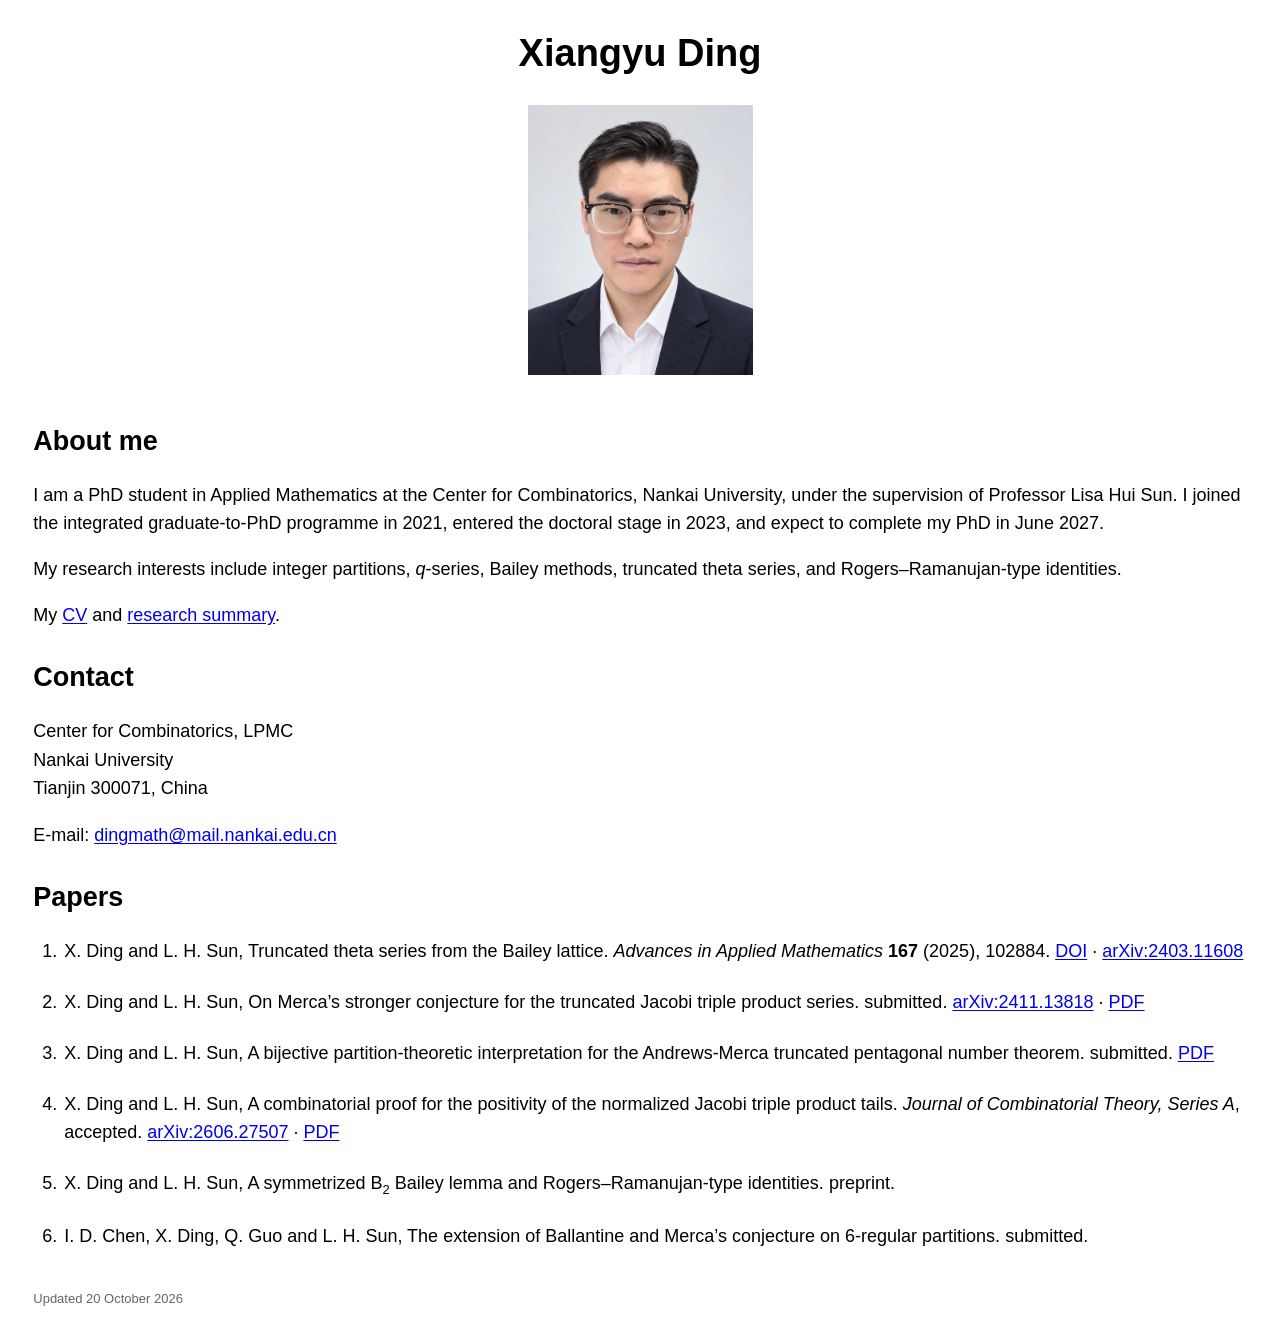
==== index.html @ 28b9a704 "Publish academic homepage with JCTA acceptance and revised paper list" ====
<!doctype html>
<html lang="en">
<head>
  <meta charset="utf-8">
  <meta name="viewport" content="width=device-width,initial-scale=1">
  <meta name="description" content="Xiangyu Ding (丁相钰), PhD student at Nankai University. Integer partitions, q-series, Bailey methods, truncated theta series and Rogers–Ramanujan-type identities.">
  <meta name="robots" content="index,follow,max-image-preview:large">
  <link rel="canonical" href="https://dxy-ukn.github.io/">
  <meta property="og:type" content="profile">
  <meta property="og:title" content="Xiangyu Ding 丁相钰 | Mathematics">
  <meta property="og:description" content="Nankai University · Integer partitions, q-series and Bailey methods">
  <meta property="og:url" content="https://dxy-ukn.github.io/">
  <script type="application/ld+json">{"@context": "https://schema.org", "@type": "ProfilePage", "url": "https://dxy-ukn.github.io/", "name": "Xiangyu Ding 丁相钰 | Mathematics", "dateModified": "2026-10-20", "mainEntity": {"@type": "Person", "name": "Xiangyu Ding", "alternateName": "丁相钰", "url": "https://dxy-ukn.github.io/", "jobTitle": "PhD student in Applied Mathematics", "affiliation": {"@type": "CollegeOrUniversity", "name": "Nankai University"}, "email": "dingmath@mail.nankai.edu.cn", "knowsAbout": ["Integer partitions", "q-series", "Bailey methods", "Truncated theta series", "Rogers–Ramanujan-type identities"]}}</script>
  <title>Xiangyu Ding | Mathematics</title>
  <link rel="icon" type="image/svg+xml" href="data:image/svg+xml,%3Csvg xmlns='http://www.w3.org/2000/svg' viewBox='0 0 64 64'%3E%3Crect width='64' height='64' rx='8' fill='%232d4f71'/%3E%3Ctext x='32' y='44' text-anchor='middle' fill='white' font-size='40' font-family='Georgia'%3Eq%3C/text%3E%3C/svg%3E">
  <link rel="stylesheet" href="style.css">
</head>
<body>
  <header class="profile">
      <h1>Xiangyu Ding</h1>
      <img class="portrait" src="assets/portrait-professional.png" width="1122" height="1402" alt="Xiangyu Ding">
  </header>
  <main>
    <section aria-labelledby="about">
      <h2 id="about">About me</h2>
      <p>I am a PhD student in Applied Mathematics at the Center for Combinatorics, Nankai University, under the supervision of Professor Lisa Hui Sun. I joined the integrated graduate-to-PhD programme in 2021, entered the doctoral stage in 2023, and expect to complete my PhD in June 2027.</p>
      <p>My research interests include integer partitions, <i>q</i>-series, Bailey methods, truncated theta series, and Rogers–Ramanujan-type identities.</p>
      <p>My <a href="documents/Xiangyu_Ding_CV.pdf">CV</a> and <a href="documents/Xiangyu_Ding_Research_Summary.pdf">research summary</a>.</p>
    </section>
    <section aria-labelledby="contact">
      <h2 id="contact">Contact</h2>
      <address>Center for Combinatorics, LPMC<br>Nankai University<br>Tianjin 300071, China</address>
      <p>E-mail: <a href="mailto:dingmath@mail.nankai.edu.cn">dingmath@mail.nankai.edu.cn</a></p>
    </section>
    <section aria-labelledby="papers">
      <h2 id="papers">Papers</h2>
      <ol class="papers">
        <li>X. Ding and L. H. Sun, Truncated theta series from the Bailey lattice. <i>Advances in Applied Mathematics</i> <b>167</b> (2025), 102884. <a href="https://doi.org/10.1016/j.aam.2025.102884">DOI</a> · <a href="https://arxiv.org/abs/2403.11608">arXiv:2403.11608</a></li>
        <li>X. Ding and L. H. Sun, On Merca’s stronger conjecture for the truncated Jacobi triple product series. <span class="status">submitted</span>. <a href="https://arxiv.org/abs/2411.13818" title="Earlier arXiv version, titled Proof of Merca&#x27;s stronger conjecture on truncated Jacobi triple product series">arXiv:2411.13818</a> · <a href="papers/merca-stronger-conjecture.pdf">PDF</a></li>
        <li>X. Ding and L. H. Sun, A bijective partition-theoretic interpretation for the Andrews-Merca truncated pentagonal number theorem. <span class="status">submitted</span>. <a href="papers/bijective-partition-interpretation.pdf">PDF</a></li>
        <li>X. Ding and L. H. Sun, A combinatorial proof for the positivity of the normalized Jacobi triple product tails. <i>Journal of Combinatorial Theory, Series A</i>, <span class="status">accepted</span>. <a href="https://arxiv.org/abs/2606.27507">arXiv:2606.27507</a> · <a href="papers/jacobi-triple-product-tails.pdf">PDF</a></li>
        <li>X. Ding and L. H. Sun, A symmetrized B<sub>2</sub> Bailey lemma and Rogers–Ramanujan-type identities. <span class="status">preprint</span>.</li>
        <li>I. D. Chen, X. Ding, Q. Guo and L. H. Sun, The extension of Ballantine and Merca’s conjecture on 6-regular partitions. <span class="status">submitted</span>.</li>
      </ol>
    </section>
  </main>
  <footer>Updated 20 October 2026</footer>
</body>
</html>
---- style.css ----
:root{color-scheme:light}
*{box-sizing:border-box}
body{margin:0;padding:30px 2.6% 28px;background:#fff;color:#000;font:18px/1.6 Arial,Helvetica,sans-serif}
a{color:#00e;text-decoration:underline;text-underline-offset:2px}
a:visited{color:#551a8b}
a:focus-visible{outline:2px solid #00e;outline-offset:3px}
.profile{text-align:center;margin-bottom:49px}
h1{font-size:38px;line-height:1.25;font-weight:700;margin:0 0 27px}
.portrait{display:block;width:225px;height:270px;object-fit:cover;object-position:center 61%;margin:0 auto}
main{width:100%}
section{margin:0 0 30px}
h2{font-size:27px;line-height:1.3;font-weight:700;margin:0 0 22px}
p{margin:0 0 17px}
address{font-style:normal;margin:0 0 18px}
.coauthors{margin-bottom:20px}
.papers{margin:0;padding-left:29px}
.papers li{padding-left:2px;margin-bottom:22px}
.paper-meta{margin-top:4px}
sub{font-size:.72em}
footer{margin-top:38px;font-size:13px;color:#666}
@media(max-width:600px){body{padding:24px 20px;font-size:16px}h1{font-size:32px;margin-bottom:22px}.portrait{width:190px;height:230px}.profile{margin-bottom:37px}h2{font-size:25px;margin-bottom:17px}section{margin-bottom:27px}a{overflow-wrap:anywhere}.papers{padding-left:23px}}
@media print{body{padding:0;font-size:11pt}.profile{margin-bottom:24px}h1{font-size:25pt}.portrait{width:115px;height:138px}h2{font-size:16pt}.papers li{break-inside:avoid}footer{margin-top:18px}}
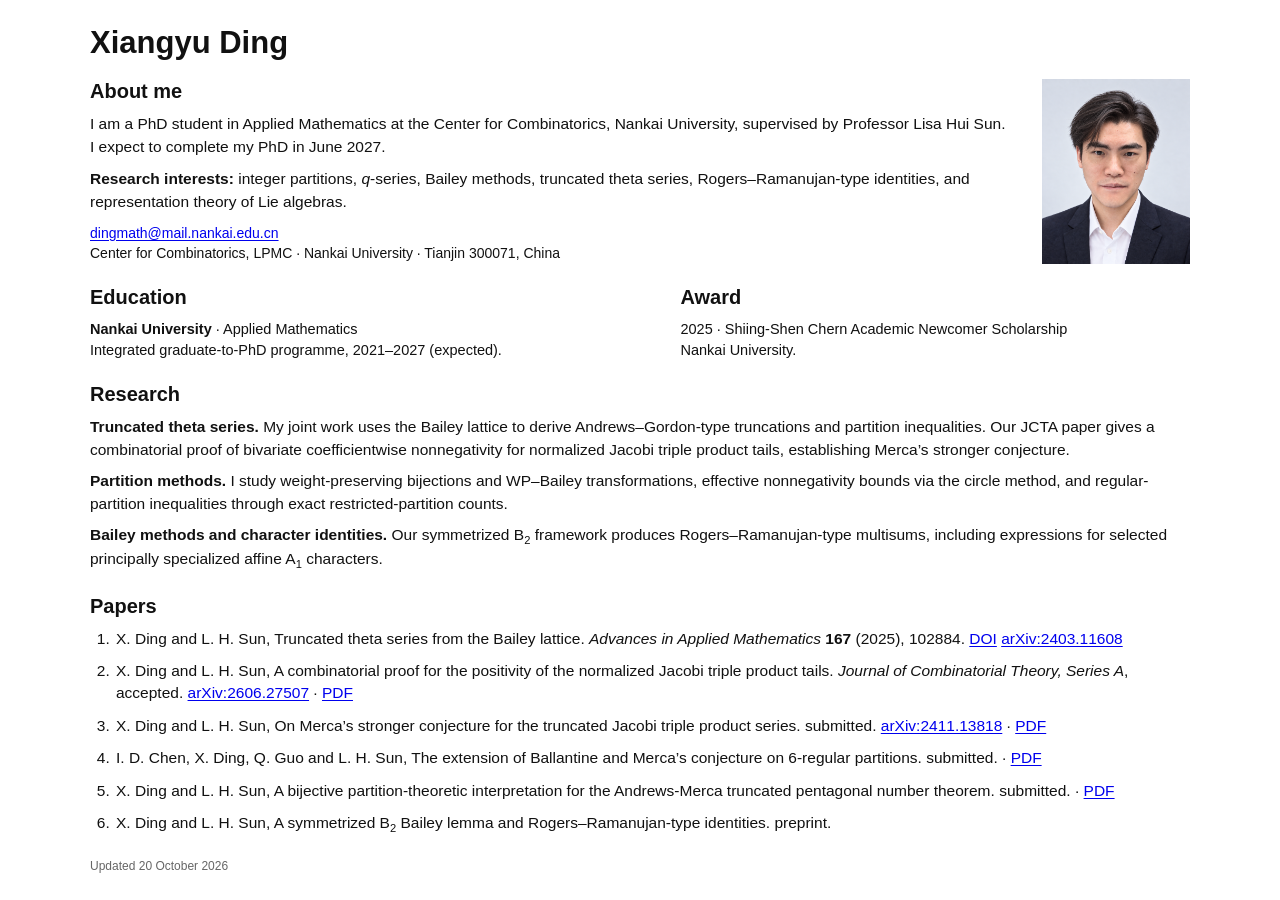
==== commit 128b76ba: "Integrate academic profile and research into compact homepage" ====
--- a/index.html
+++ b/index.html
@@ -3,44 +3,58 @@
 <head>
   <meta charset="utf-8">
   <meta name="viewport" content="width=device-width,initial-scale=1">
-  <meta name="description" content="Xiangyu Ding (丁相钰), PhD student at Nankai University. Integer partitions, q-series, Bailey methods, truncated theta series and Rogers–Ramanujan-type identities.">
+  <meta name="description" content="Xiangyu Ding (丁相钰), PhD student at Nankai University. Integer partitions, q-series, Bailey methods and representation theory of Lie algebras.">
   <meta name="robots" content="index,follow,max-image-preview:large">
   <link rel="canonical" href="https://dxy-ukn.github.io/">
   <meta property="og:type" content="profile">
-  <meta property="og:title" content="Xiangyu Ding 丁相钰 | Mathematics">
-  <meta property="og:description" content="Nankai University · Integer partitions, q-series and Bailey methods">
+  <meta property="og:title" content="Xiangyu Ding | Mathematics">
+  <meta property="og:description" content="Nankai University · Integer partitions, q-series and representation theory of Lie algebras">
   <meta property="og:url" content="https://dxy-ukn.github.io/">
-  <script type="application/ld+json">{"@context": "https://schema.org", "@type": "ProfilePage", "url": "https://dxy-ukn.github.io/", "name": "Xiangyu Ding 丁相钰 | Mathematics", "dateModified": "2026-10-20", "mainEntity": {"@type": "Person", "name": "Xiangyu Ding", "alternateName": "丁相钰", "url": "https://dxy-ukn.github.io/", "jobTitle": "PhD student in Applied Mathematics", "affiliation": {"@type": "CollegeOrUniversity", "name": "Nankai University"}, "email": "dingmath@mail.nankai.edu.cn", "knowsAbout": ["Integer partitions", "q-series", "Bailey methods", "Truncated theta series", "Rogers–Ramanujan-type identities"]}}</script>
+  <script type="application/ld+json">{"@context": "https://schema.org", "@type": "ProfilePage", "url": "https://dxy-ukn.github.io/", "name": "Xiangyu Ding 丁相钰 | Mathematics", "dateModified": "2026-10-20", "mainEntity": {"@type": "Person", "name": "Xiangyu Ding", "alternateName": "丁相钰", "url": "https://dxy-ukn.github.io/", "jobTitle": "PhD student in Applied Mathematics", "affiliation": {"@type": "CollegeOrUniversity", "name": "Nankai University"}, "email": "dingmath@mail.nankai.edu.cn", "knowsAbout": ["Integer partitions", "q-series", "Bailey methods", "Truncated theta series", "Rogers–Ramanujan-type identities", "Representation theory of Lie algebras"]}}</script>
   <title>Xiangyu Ding | Mathematics</title>
-  <link rel="icon" type="image/svg+xml" href="data:image/svg+xml,%3Csvg xmlns='http://www.w3.org/2000/svg' viewBox='0 0 64 64'%3E%3Crect width='64' height='64' rx='8' fill='%232d4f71'/%3E%3Ctext x='32' y='44' text-anchor='middle' fill='white' font-size='40' font-family='Georgia'%3Eq%3C/text%3E%3C/svg%3E">
-  <link rel="stylesheet" href="style.css">
+  <link rel="icon" type="image/svg+xml" href="data:image/svg+xml,%3Csvg xmlns='http://www.w3.org/2000/svg' viewBox='0 0 64 64'%3E%3Ctext x='32' y='46' text-anchor='middle' font-size='50' font-family='Georgia'%3Eq%3C/text%3E%3C/svg%3E">
+  <link rel="stylesheet" href="style.css?v=20261020-compact">
 </head>
 <body>
-  <header class="profile">
-      <h1>Xiangyu Ding</h1>
-      <img class="portrait" src="assets/portrait-professional.png" width="1122" height="1402" alt="Xiangyu Ding">
-  </header>
+  <header><h1>Xiangyu Ding</h1></header>
   <main>
-    <section aria-labelledby="about">
-      <h2 id="about">About me</h2>
-      <p>I am a PhD student in Applied Mathematics at the Center for Combinatorics, Nankai University, under the supervision of Professor Lisa Hui Sun. I joined the integrated graduate-to-PhD programme in 2021, entered the doctoral stage in 2023, and expect to complete my PhD in June 2027.</p>
-      <p>My research interests include integer partitions, <i>q</i>-series, Bailey methods, truncated theta series, and Rogers–Ramanujan-type identities.</p>
-      <p>My <a href="documents/Xiangyu_Ding_CV.pdf">CV</a> and <a href="documents/Xiangyu_Ding_Research_Summary.pdf">research summary</a>.</p>
+    <section class="intro" aria-labelledby="about">
+      <div class="intro-text">
+        <h2 id="about">About me</h2>
+        <p>I am a PhD student in Applied Mathematics at the Center for Combinatorics, Nankai University, supervised by Professor Lisa Hui Sun. I expect to complete my PhD in June 2027.</p>
+        <p><strong>Research interests:</strong> integer partitions, <i>q</i>-series, Bailey methods, truncated theta series, Rogers–Ramanujan-type identities, and representation theory of Lie algebras.</p>
+        <p class="contact"><a href="mailto:dingmath@mail.nankai.edu.cn">dingmath@mail.nankai.edu.cn</a><br>Center for Combinatorics, LPMC · Nankai University · Tianjin 300071, China</p>
+      </div>
+      <img class="portrait" src="assets/portrait-professional.png?v=20261020-longhair" width="1122" height="1402" alt="Xiangyu Ding">
     </section>
-    <section aria-labelledby="contact">
-      <h2 id="contact">Contact</h2>
-      <address>Center for Combinatorics, LPMC<br>Nankai University<br>Tianjin 300071, China</address>
-      <p>E-mail: <a href="mailto:dingmath@mail.nankai.edu.cn">dingmath@mail.nankai.edu.cn</a></p>
+
+    <div class="profile-details">
+      <section aria-labelledby="education">
+        <h2 id="education">Education</h2>
+        <p><strong>Nankai University</strong> · Applied Mathematics<br>Integrated graduate-to-PhD programme, 2021–2027 (expected).</p>
+      </section>
+      <section aria-labelledby="awards">
+        <h2 id="awards">Award</h2>
+        <p>2025 · Shiing-Shen Chern Academic Newcomer Scholarship<br>Nankai University.</p>
+      </section>
+    </div>
+
+    <section class="research" aria-labelledby="research">
+      <h2 id="research">Research</h2>
+      <p><strong>Truncated theta series.</strong> My joint work uses the Bailey lattice to derive Andrews–Gordon-type truncations and partition inequalities. Our JCTA paper gives a combinatorial proof of bivariate coefficientwise nonnegativity for normalized Jacobi triple product tails, establishing Merca’s stronger conjecture.</p>
+      <p><strong>Partition methods.</strong> I study weight-preserving bijections and WP–Bailey transformations, effective nonnegativity bounds via the circle method, and regular-partition inequalities through exact restricted-partition counts.</p>
+      <p><strong>Bailey methods and character identities.</strong> Our symmetrized B<sub>2</sub> framework produces Rogers–Ramanujan-type multisums, including expressions for selected principally specialized affine A<sub>1</sub> characters.</p>
     </section>
+
     <section aria-labelledby="papers">
       <h2 id="papers">Papers</h2>
       <ol class="papers">
-        <li>X. Ding and L. H. Sun, Truncated theta series from the Bailey lattice. <i>Advances in Applied Mathematics</i> <b>167</b> (2025), 102884. <a href="https://doi.org/10.1016/j.aam.2025.102884">DOI</a> · <a href="https://arxiv.org/abs/2403.11608">arXiv:2403.11608</a></li>
-        <li>X. Ding and L. H. Sun, On Merca’s stronger conjecture for the truncated Jacobi triple product series. <span class="status">submitted</span>. <a href="https://arxiv.org/abs/2411.13818" title="Earlier arXiv version, titled Proof of Merca&#x27;s stronger conjecture on truncated Jacobi triple product series">arXiv:2411.13818</a> · <a href="papers/merca-stronger-conjecture.pdf">PDF</a></li>
-        <li>X. Ding and L. H. Sun, A bijective partition-theoretic interpretation for the Andrews-Merca truncated pentagonal number theorem. <span class="status">submitted</span>. <a href="papers/bijective-partition-interpretation.pdf">PDF</a></li>
-        <li>X. Ding and L. H. Sun, A combinatorial proof for the positivity of the normalized Jacobi triple product tails. <i>Journal of Combinatorial Theory, Series A</i>, <span class="status">accepted</span>. <a href="https://arxiv.org/abs/2606.27507">arXiv:2606.27507</a> · <a href="papers/jacobi-triple-product-tails.pdf">PDF</a></li>
-        <li>X. Ding and L. H. Sun, A symmetrized B<sub>2</sub> Bailey lemma and Rogers–Ramanujan-type identities. <span class="status">preprint</span>.</li>
-        <li>I. D. Chen, X. Ding, Q. Guo and L. H. Sun, The extension of Ballantine and Merca’s conjecture on 6-regular partitions. <span class="status">submitted</span>.</li>
+        <li data-paper-id="P3">X. Ding and L. H. Sun, Truncated theta series from the Bailey lattice. <i>Advances in Applied Mathematics</i> <b>167</b> (2025), 102884. <a href="https://doi.org/10.1016/j.aam.2025.102884">DOI</a> <a href="https://arxiv.org/abs/2403.11608">arXiv:2403.11608</a></li>
+        <li data-paper-id="P4">X. Ding and L. H. Sun, A combinatorial proof for the positivity of the normalized Jacobi triple product tails. <i>Journal of Combinatorial Theory, Series A</i>, <span class="status">accepted</span>. <a href="https://arxiv.org/abs/2606.27507">arXiv:2606.27507</a> · <a href="papers/jacobi-triple-product-tails.pdf">PDF</a></li>
+        <li data-paper-id="P1">X. Ding and L. H. Sun, On Merca’s stronger conjecture for the truncated Jacobi triple product series. <span class="status">submitted</span>. <a href="https://arxiv.org/abs/2411.13818" title="Earlier arXiv version; title differs from the current manuscript">arXiv:2411.13818</a> · <a href="papers/merca-stronger-conjecture.pdf">PDF</a></li>
+        <li data-paper-id="P6">I. D. Chen, X. Ding, Q. Guo and L. H. Sun, The extension of Ballantine and Merca’s conjecture on 6-regular partitions. <span class="status">submitted</span>. · <a href="papers/regular-partitions-extension.pdf">PDF</a></li>
+        <li data-paper-id="P2">X. Ding and L. H. Sun, A bijective partition-theoretic interpretation for the Andrews-Merca truncated pentagonal number theorem. <span class="status">submitted</span>. · <a href="papers/bijective-partition-interpretation.pdf">PDF</a></li>
+        <li data-paper-id="P5">X. Ding and L. H. Sun, A symmetrized B<sub>2</sub> Bailey lemma and Rogers–Ramanujan-type identities. <span class="status">preprint</span>.</li>
       </ol>
     </section>
   </main>
--- a/style.css
+++ b/style.css
@@ -1,22 +1,24 @@
 :root{color-scheme:light}
 *{box-sizing:border-box}
-body{margin:0;padding:30px 2.6% 28px;background:#fff;color:#000;font:18px/1.6 Arial,Helvetica,sans-serif}
+body{max-width:1156px;margin:0 auto;padding:24px 28px 22px;background:#fff;color:#111;font:15.5px/1.45 Arial,Helvetica,sans-serif}
 a{color:#00e;text-decoration:underline;text-underline-offset:2px}
 a:visited{color:#551a8b}
 a:focus-visible{outline:2px solid #00e;outline-offset:3px}
-.profile{text-align:center;margin-bottom:49px}
-h1{font-size:38px;line-height:1.25;font-weight:700;margin:0 0 27px}
-.portrait{display:block;width:225px;height:270px;object-fit:cover;object-position:center 61%;margin:0 auto}
-main{width:100%}
-section{margin:0 0 30px}
-h2{font-size:27px;line-height:1.3;font-weight:700;margin:0 0 22px}
-p{margin:0 0 17px}
-address{font-style:normal;margin:0 0 18px}
-.coauthors{margin-bottom:20px}
-.papers{margin:0;padding-left:29px}
-.papers li{padding-left:2px;margin-bottom:22px}
-.paper-meta{margin-top:4px}
+h1{font-size:31px;line-height:1.2;margin:0 0 18px;font-weight:700}
+h2{font-size:20px;line-height:1.25;margin:0 0 9px;font-weight:700}
+p{margin:0 0 10px}
+section{margin:0 0 21px}
+section p:last-child{margin-bottom:0}
+.intro{display:grid;grid-template-columns:minmax(0,1fr) 148px;gap:30px;align-items:start}
+.portrait{display:block;width:148px;height:auto}
+.contact{font-size:14px;line-height:1.45}
+.profile-details{display:grid;grid-template-columns:1.1fr 1fr;gap:30px}
+.profile-details p{font-size:14.5px}
+.research p{margin-bottom:9px}
+.papers{margin:0;padding-left:24px}
+.papers li{padding-left:2px;margin-bottom:10px;break-inside:avoid}
+.papers li:last-child{margin-bottom:0}
 sub{font-size:.72em}
-footer{margin-top:38px;font-size:13px;color:#666}
-@media(max-width:600px){body{padding:24px 20px;font-size:16px}h1{font-size:32px;margin-bottom:22px}.portrait{width:190px;height:230px}.profile{margin-bottom:37px}h2{font-size:25px;margin-bottom:17px}section{margin-bottom:27px}a{overflow-wrap:anywhere}.papers{padding-left:23px}}
-@media print{body{padding:0;font-size:11pt}.profile{margin-bottom:24px}h1{font-size:25pt}.portrait{width:115px;height:138px}h2{font-size:16pt}.papers li{break-inside:avoid}footer{margin-top:18px}}
+footer{margin-top:20px;font-size:12px;color:#666}
+@media(max-width:620px){body{padding:20px 18px;font-size:15px;line-height:1.45}h1{font-size:28px;margin-bottom:16px}h2{font-size:19px}.intro{grid-template-columns:minmax(0,1fr) 102px;gap:16px}.portrait{width:102px}.profile-details{grid-template-columns:1fr;gap:0}.contact{font-size:13px;overflow-wrap:anywhere}.papers{padding-left:22px}a{overflow-wrap:anywhere}section{margin-bottom:19px}}
+@media print{body{max-width:none;margin:0;padding:0;font-size:10pt;line-height:1.35}h1{font-size:22pt;margin-bottom:12pt}h2{font-size:13pt}section{margin-bottom:12pt}.intro{grid-template-columns:minmax(0,1fr) 95px;gap:20px}.portrait{width:95px}.contact,.profile-details p{font-size:9pt}a{color:#000}.papers li{margin-bottom:6pt}h2{break-after:avoid}footer{font-size:8pt}}
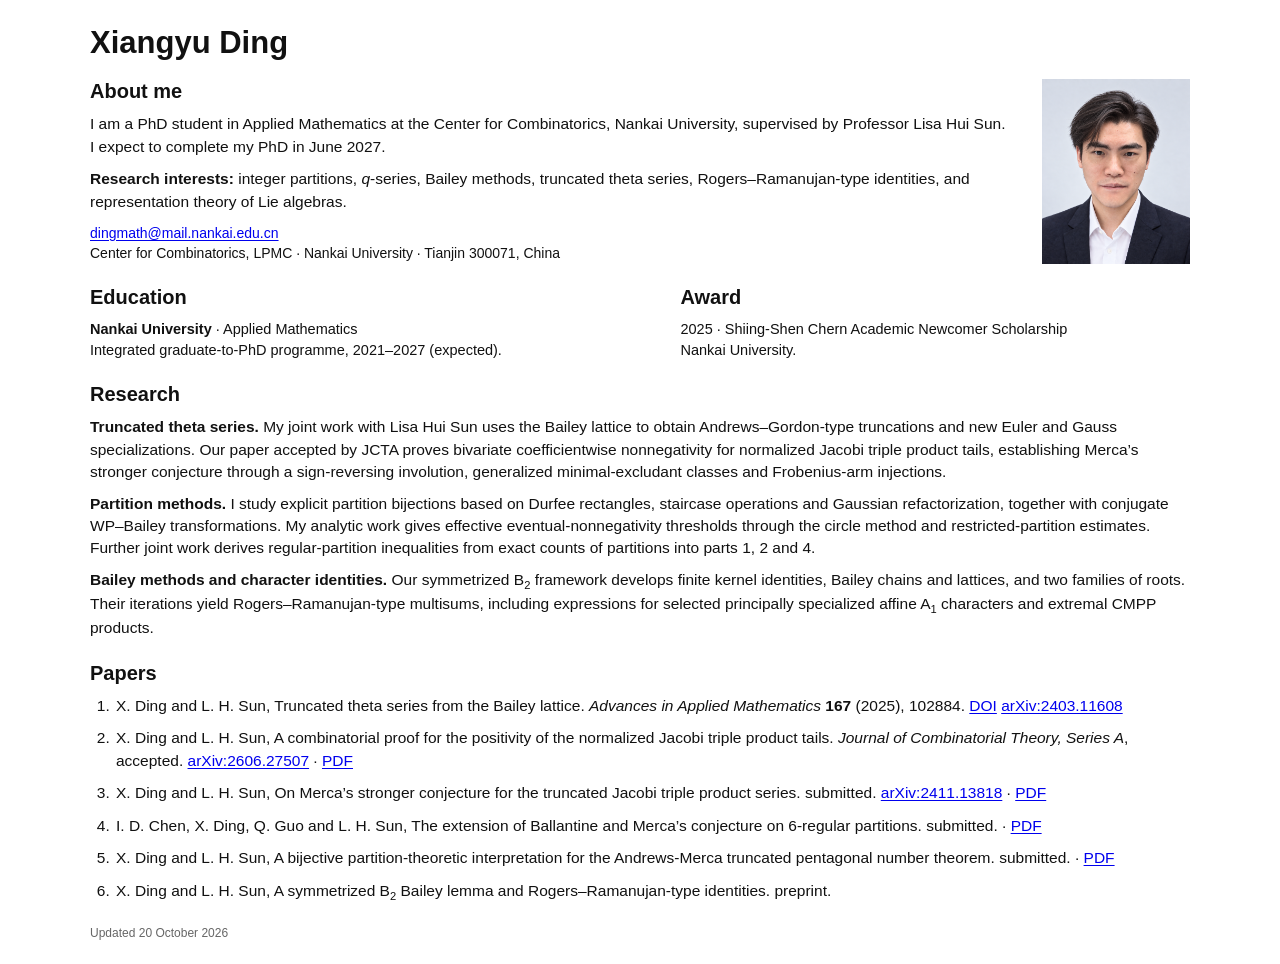
==== commit beb54d5c: "Expand research overview on academic homepage" ====
--- a/index.html
+++ b/index.html
@@ -41,9 +41,9 @@
 
     <section class="research" aria-labelledby="research">
       <h2 id="research">Research</h2>
-      <p><strong>Truncated theta series.</strong> My joint work uses the Bailey lattice to derive Andrews–Gordon-type truncations and partition inequalities. Our JCTA paper gives a combinatorial proof of bivariate coefficientwise nonnegativity for normalized Jacobi triple product tails, establishing Merca’s stronger conjecture.</p>
-      <p><strong>Partition methods.</strong> I study weight-preserving bijections and WP–Bailey transformations, effective nonnegativity bounds via the circle method, and regular-partition inequalities through exact restricted-partition counts.</p>
-      <p><strong>Bailey methods and character identities.</strong> Our symmetrized B<sub>2</sub> framework produces Rogers–Ramanujan-type multisums, including expressions for selected principally specialized affine A<sub>1</sub> characters.</p>
+      <p><strong>Truncated theta series.</strong> My joint work with Lisa Hui Sun uses the Bailey lattice to obtain Andrews–Gordon-type truncations and new Euler and Gauss specializations. Our paper accepted by JCTA proves bivariate coefficientwise nonnegativity for normalized Jacobi triple product tails, establishing Merca’s stronger conjecture through a sign-reversing involution, generalized minimal-excludant classes and Frobenius-arm injections.</p>
+      <p><strong>Partition methods.</strong> I study explicit partition bijections based on Durfee rectangles, staircase operations and Gaussian refactorization, together with conjugate WP–Bailey transformations. My analytic work gives effective eventual-nonnegativity thresholds through the circle method and restricted-partition estimates. Further joint work derives regular-partition inequalities from exact counts of partitions into parts 1, 2 and 4.</p>
+      <p><strong>Bailey methods and character identities.</strong> Our symmetrized B<sub>2</sub> framework develops finite kernel identities, Bailey chains and lattices, and two families of roots. Their iterations yield Rogers–Ramanujan-type multisums, including expressions for selected principally specialized affine A<sub>1</sub> characters and extremal CMPP products.</p>
     </section>
 
     <section aria-labelledby="papers">
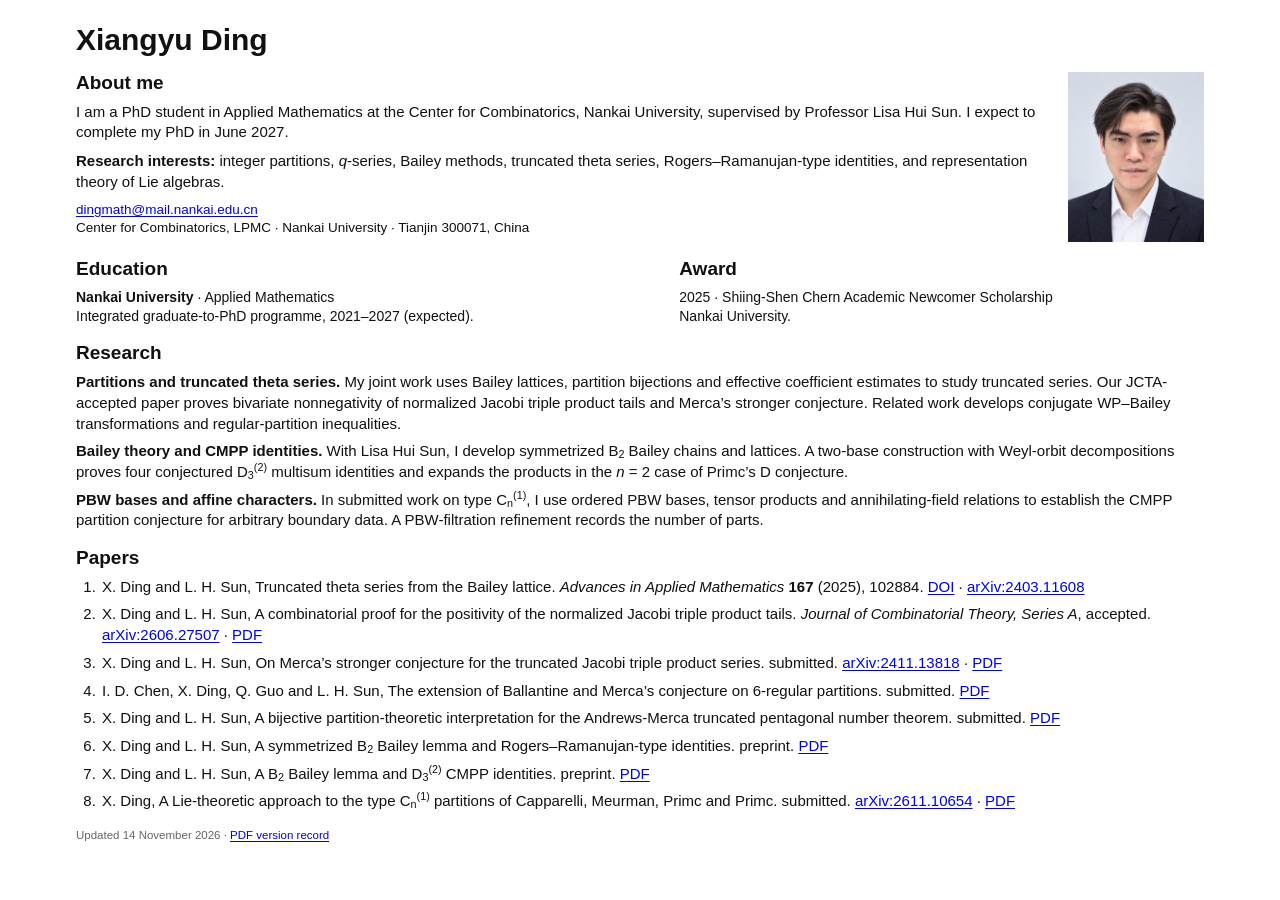
==== commit 4d8a5343: "Update one-page research profile with eight papers and PDF archive" ====
--- a/index.html
+++ b/index.html
@@ -10,10 +10,10 @@
   <meta property="og:title" content="Xiangyu Ding | Mathematics">
   <meta property="og:description" content="Nankai University · Integer partitions, q-series and representation theory of Lie algebras">
   <meta property="og:url" content="https://dxy-ukn.github.io/">
-  <script type="application/ld+json">{"@context": "https://schema.org", "@type": "ProfilePage", "url": "https://dxy-ukn.github.io/", "name": "Xiangyu Ding 丁相钰 | Mathematics", "dateModified": "2026-10-20", "mainEntity": {"@type": "Person", "name": "Xiangyu Ding", "alternateName": "丁相钰", "url": "https://dxy-ukn.github.io/", "jobTitle": "PhD student in Applied Mathematics", "affiliation": {"@type": "CollegeOrUniversity", "name": "Nankai University"}, "email": "dingmath@mail.nankai.edu.cn", "knowsAbout": ["Integer partitions", "q-series", "Bailey methods", "Truncated theta series", "Rogers–Ramanujan-type identities", "Representation theory of Lie algebras"]}}</script>
+  <script type="application/ld+json">{"@context": "https://schema.org", "@type": "ProfilePage", "url": "https://dxy-ukn.github.io/", "name": "Xiangyu Ding 丁相钰 | Mathematics", "dateModified": "2026-11-14", "mainEntity": {"@type": "Person", "name": "Xiangyu Ding", "alternateName": "丁相钰", "url": "https://dxy-ukn.github.io/", "jobTitle": "PhD student in Applied Mathematics", "affiliation": {"@type": "CollegeOrUniversity", "name": "Nankai University"}, "email": "dingmath@mail.nankai.edu.cn", "knowsAbout": ["Integer partitions", "q-series", "Bailey methods", "Truncated theta series", "Rogers–Ramanujan-type identities", "Representation theory of Lie algebras"]}}</script>
   <title>Xiangyu Ding | Mathematics</title>
   <link rel="icon" type="image/svg+xml" href="data:image/svg+xml,%3Csvg xmlns='http://www.w3.org/2000/svg' viewBox='0 0 64 64'%3E%3Ctext x='32' y='46' text-anchor='middle' font-size='50' font-family='Georgia'%3Eq%3C/text%3E%3C/svg%3E">
-  <link rel="stylesheet" href="style.css?v=20261020-compact">
+  <link rel="stylesheet" href="style.css?v=20261114">
 </head>
 <body>
   <header><h1>Xiangyu Ding</h1></header>
@@ -41,23 +41,25 @@
 
     <section class="research" aria-labelledby="research">
       <h2 id="research">Research</h2>
-      <p><strong>Truncated theta series.</strong> My joint work with Lisa Hui Sun uses the Bailey lattice to obtain Andrews–Gordon-type truncations and new Euler and Gauss specializations. Our paper accepted by JCTA proves bivariate coefficientwise nonnegativity for normalized Jacobi triple product tails, establishing Merca’s stronger conjecture through a sign-reversing involution, generalized minimal-excludant classes and Frobenius-arm injections.</p>
-      <p><strong>Partition methods.</strong> I study explicit partition bijections based on Durfee rectangles, staircase operations and Gaussian refactorization, together with conjugate WP–Bailey transformations. My analytic work gives effective eventual-nonnegativity thresholds through the circle method and restricted-partition estimates. Further joint work derives regular-partition inequalities from exact counts of partitions into parts 1, 2 and 4.</p>
-      <p><strong>Bailey methods and character identities.</strong> Our symmetrized B<sub>2</sub> framework develops finite kernel identities, Bailey chains and lattices, and two families of roots. Their iterations yield Rogers–Ramanujan-type multisums, including expressions for selected principally specialized affine A<sub>1</sub> characters and extremal CMPP products.</p>
+      <p><strong>Partitions and truncated theta series.</strong> My joint work uses Bailey lattices, partition bijections and effective coefficient estimates to study truncated series. Our JCTA-accepted paper proves bivariate nonnegativity of normalized Jacobi triple product tails and Merca’s stronger conjecture. Related work develops conjugate WP–Bailey transformations and regular-partition inequalities.</p>
+      <p><strong>Bailey theory and CMPP identities.</strong> With Lisa Hui Sun, I develop symmetrized B<sub>2</sub> Bailey chains and lattices. A two-base construction with Weyl-orbit decompositions proves four conjectured D<sub>3</sub><sup>(2)</sup> multisum identities and expands the products in the <i>n</i> = 2 case of Primc’s D conjecture.</p>
+      <p><strong>PBW bases and affine characters.</strong> In submitted work on type C<sub>n</sub><sup>(1)</sup>, I use ordered PBW bases, tensor products and annihilating-field relations to establish the CMPP partition conjecture for arbitrary boundary data. A PBW-filtration refinement records the number of parts.</p>
     </section>
 
     <section aria-labelledby="papers">
       <h2 id="papers">Papers</h2>
       <ol class="papers">
-        <li data-paper-id="P3">X. Ding and L. H. Sun, Truncated theta series from the Bailey lattice. <i>Advances in Applied Mathematics</i> <b>167</b> (2025), 102884. <a href="https://doi.org/10.1016/j.aam.2025.102884">DOI</a> <a href="https://arxiv.org/abs/2403.11608">arXiv:2403.11608</a></li>
-        <li data-paper-id="P4">X. Ding and L. H. Sun, A combinatorial proof for the positivity of the normalized Jacobi triple product tails. <i>Journal of Combinatorial Theory, Series A</i>, <span class="status">accepted</span>. <a href="https://arxiv.org/abs/2606.27507">arXiv:2606.27507</a> · <a href="papers/jacobi-triple-product-tails.pdf">PDF</a></li>
-        <li data-paper-id="P1">X. Ding and L. H. Sun, On Merca’s stronger conjecture for the truncated Jacobi triple product series. <span class="status">submitted</span>. <a href="https://arxiv.org/abs/2411.13818" title="Earlier arXiv version; title differs from the current manuscript">arXiv:2411.13818</a> · <a href="papers/merca-stronger-conjecture.pdf">PDF</a></li>
-        <li data-paper-id="P6">I. D. Chen, X. Ding, Q. Guo and L. H. Sun, The extension of Ballantine and Merca’s conjecture on 6-regular partitions. <span class="status">submitted</span>. · <a href="papers/regular-partitions-extension.pdf">PDF</a></li>
-        <li data-paper-id="P2">X. Ding and L. H. Sun, A bijective partition-theoretic interpretation for the Andrews-Merca truncated pentagonal number theorem. <span class="status">submitted</span>. · <a href="papers/bijective-partition-interpretation.pdf">PDF</a></li>
-        <li data-paper-id="P5">X. Ding and L. H. Sun, A symmetrized B<sub>2</sub> Bailey lemma and Rogers–Ramanujan-type identities. <span class="status">preprint</span>.</li>
+        <li id="paper-P3" data-paper-id="P3">X. Ding and L. H. Sun, Truncated theta series from the Bailey lattice. <i>Advances in Applied Mathematics</i> <b>167</b> (2025), 102884. <a href="https://doi.org/10.1016/j.aam.2025.102884">DOI</a> · <a href="https://arxiv.org/abs/2403.11608">arXiv:2403.11608</a></li>
+        <li id="paper-P4" data-paper-id="P4">X. Ding and L. H. Sun, A combinatorial proof for the positivity of the normalized Jacobi triple product tails. <i>Journal of Combinatorial Theory, Series A</i>, <span class="status">accepted</span>. <a href="https://arxiv.org/abs/2606.27507">arXiv:2606.27507</a> · <a href="papers/jacobi-triple-product-tails.pdf">PDF</a></li>
+        <li id="paper-P1" data-paper-id="P1">X. Ding and L. H. Sun, On Merca’s stronger conjecture for the truncated Jacobi triple product series. <span class="status">submitted</span>. <a href="https://arxiv.org/abs/2411.13818" title="Earlier arXiv version; title differs from the current manuscript">arXiv:2411.13818</a> · <a href="papers/merca-stronger-conjecture.pdf">PDF</a></li>
+        <li id="paper-P6" data-paper-id="P6">I. D. Chen, X. Ding, Q. Guo and L. H. Sun, The extension of Ballantine and Merca’s conjecture on 6-regular partitions. <span class="status">submitted</span>. <a href="papers/regular-partitions-extension.pdf">PDF</a></li>
+        <li id="paper-P2" data-paper-id="P2">X. Ding and L. H. Sun, A bijective partition-theoretic interpretation for the Andrews-Merca truncated pentagonal number theorem. <span class="status">submitted</span>. <a href="papers/bijective-partition-interpretation.pdf">PDF</a></li>
+        <li id="paper-P5" data-paper-id="P5">X. Ding and L. H. Sun, A symmetrized B<sub>2</sub> Bailey lemma and Rogers–Ramanujan-type identities. <span class="status">preprint</span>. <a href="papers/symmetrized-b2-bailey-2026-11-14.pdf">PDF</a></li>
+        <li id="paper-P7" data-paper-id="P7">X. Ding and L. H. Sun, A B<sub>2</sub> Bailey lemma and D<sub>3</sub><sup>(2)</sup> CMPP identities. <span class="status">preprint</span>. <a href="papers/b2-d3-cmpp-2026-11-14.pdf">PDF</a></li>
+        <li id="paper-P8" data-paper-id="P8">X. Ding, A Lie-theoretic approach to the type C<sub>n</sub><sup>(1)</sup> partitions of Capparelli, Meurman, Primc and Primc. <span class="status">submitted</span>. <a href="https://arxiv.org/abs/2611.10654">arXiv:2611.10654</a> · <a href="papers/cmpp-pbw-type-c-2026-11-14.pdf">PDF</a></li>
       </ol>
     </section>
   </main>
-  <footer>Updated 20 October 2026</footer>
+  <footer>Updated <time datetime="2026-11-14">14 November 2026</time> · <a href="records/2026-11-14/">PDF version record</a></footer>
 </body>
 </html>
--- a/style.css
+++ b/style.css
@@ -1,24 +1,15 @@
 :root{color-scheme:light}
 *{box-sizing:border-box}
-body{max-width:1156px;margin:0 auto;padding:24px 28px 22px;background:#fff;color:#111;font:15.5px/1.45 Arial,Helvetica,sans-serif}
-a{color:#00e;text-decoration:underline;text-underline-offset:2px}
-a:visited{color:#551a8b}
-a:focus-visible{outline:2px solid #00e;outline-offset:3px}
-h1{font-size:31px;line-height:1.2;margin:0 0 18px;font-weight:700}
-h2{font-size:20px;line-height:1.25;margin:0 0 9px;font-weight:700}
-p{margin:0 0 10px}
-section{margin:0 0 21px}
-section p:last-child{margin-bottom:0}
-.intro{display:grid;grid-template-columns:minmax(0,1fr) 148px;gap:30px;align-items:start}
-.portrait{display:block;width:148px;height:auto}
-.contact{font-size:14px;line-height:1.45}
-.profile-details{display:grid;grid-template-columns:1.1fr 1fr;gap:30px}
-.profile-details p{font-size:14.5px}
-.research p{margin-bottom:9px}
-.papers{margin:0;padding-left:24px}
-.papers li{padding-left:2px;margin-bottom:10px;break-inside:avoid}
-.papers li:last-child{margin-bottom:0}
-sub{font-size:.72em}
-footer{margin-top:20px;font-size:12px;color:#666}
-@media(max-width:620px){body{padding:20px 18px;font-size:15px;line-height:1.45}h1{font-size:28px;margin-bottom:16px}h2{font-size:19px}.intro{grid-template-columns:minmax(0,1fr) 102px;gap:16px}.portrait{width:102px}.profile-details{grid-template-columns:1fr;gap:0}.contact{font-size:13px;overflow-wrap:anywhere}.papers{padding-left:22px}a{overflow-wrap:anywhere}section{margin-bottom:19px}}
-@media print{body{max-width:none;margin:0;padding:0;font-size:10pt;line-height:1.35}h1{font-size:22pt;margin-bottom:12pt}h2{font-size:13pt}section{margin-bottom:12pt}.intro{grid-template-columns:minmax(0,1fr) 95px;gap:20px}.portrait{width:95px}.contact,.profile-details p{font-size:9pt}a{color:#000}.papers li{margin-bottom:6pt}h2{break-after:avoid}footer{font-size:8pt}}
+body{max-width:1184px;margin:0 auto;padding:22px 28px 18px;background:#fff;color:#111;font:15px/1.38 Arial,Helvetica,sans-serif}
+a{color:#00e;text-decoration:underline;text-underline-offset:2px}a:visited{color:#551a8b}a:focus-visible{outline:2px solid #00e;outline-offset:3px}
+h1{font-size:30px;line-height:1.2;margin:0 0 14px;font-weight:700}h2{font-size:19px;line-height:1.2;margin:0 0 7px;font-weight:700}
+p{margin:0 0 8px}section{margin:0 0 16px}section p:last-child{margin-bottom:0}
+.intro{display:grid;grid-template-columns:minmax(0,1fr) 136px;gap:26px;align-items:start}.portrait{display:block;width:136px;height:auto}.contact{font-size:13.5px;line-height:1.4}
+.profile-details{display:grid;grid-template-columns:1.1fr 1fr;gap:26px}.profile-details p{font-size:14px}.research p{margin-bottom:7px}
+.papers{margin:0;padding-left:24px}.papers li{padding-left:2px;margin-bottom:7px;break-inside:avoid}.papers li:last-child{margin-bottom:0}
+sub,sup{font-size:.72em;line-height:0;position:relative;vertical-align:baseline}sub{bottom:-.2em}sup{top:-.55em}
+footer{margin-top:16px;font-size:11.5px;color:#666}
+.archive-page{max-width:950px}.archive-page h1{font-size:26px}.archive-page h2{font-size:18px;margin-top:20px}.archive-page code{font-size:.88em;overflow-wrap:anywhere}.archive-page pre{white-space:pre-wrap;overflow-wrap:anywhere;font-size:12px;line-height:1.5}.archive-page .record-fields{display:grid;grid-template-columns:180px minmax(0,1fr);gap:7px 15px;margin:15px 0 18px}.record-fields dt{font-weight:700}.record-fields dd{margin:0;overflow-wrap:anywhere}
+@media(max-width:620px){body{padding:18px;font-size:14.5px;line-height:1.42}h1{font-size:27px;margin-bottom:14px}h2{font-size:18px}.intro{grid-template-columns:minmax(0,1fr) 96px;gap:14px}.portrait{width:96px}.profile-details{grid-template-columns:1fr;gap:0}.contact{font-size:13px;overflow-wrap:anywhere}.papers{padding-left:22px}a{overflow-wrap:anywhere}section{margin-bottom:16px}.archive-page .record-fields{grid-template-columns:1fr}.record-fields dd{margin-bottom:7px}}
+@page{size:A4;margin:10mm 12mm}
+@media print{body{max-width:none;margin:0;padding:0;font-size:9.7pt;line-height:1.27}h1{font-size:20pt;margin-bottom:9pt}h2{font-size:12pt;margin-bottom:5pt;break-after:avoid}p{margin-bottom:5pt}section{margin-bottom:10pt}.intro{grid-template-columns:minmax(0,1fr) 90px;gap:16px}.portrait{width:90px}.contact,.profile-details p{font-size:9pt}.profile-details{gap:20px}.research p{margin-bottom:5pt}a{color:#000}.papers li{margin-bottom:4pt}footer{font-size:8pt;margin-top:9pt}.archive-page h2{margin-top:12pt}}
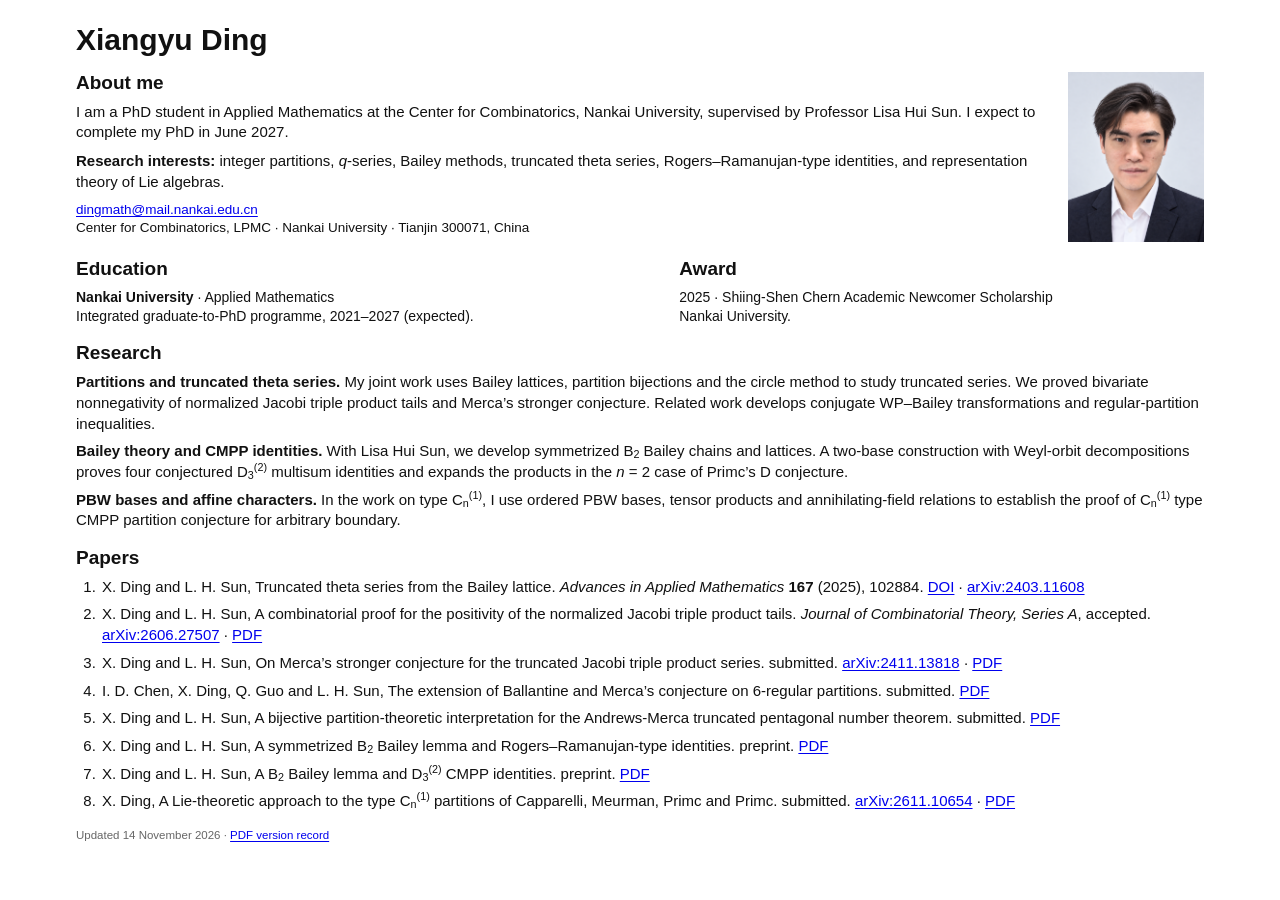
==== commit 0c383a60: "Update index.html" ====
--- a/index.html
+++ b/index.html
@@ -3,7 +3,7 @@
 <head>
   <meta charset="utf-8">
   <meta name="viewport" content="width=device-width,initial-scale=1">
-  <meta name="description" content="Xiangyu Ding (丁相钰), PhD student at Nankai University. Integer partitions, q-series, Bailey methods and representation theory of Lie algebras.">
+  <meta name="description" content="Xiangyu Ding (丁相钰), PhD student at Nankai University.  q-series, integer partitions, representation theory of Lie algebras and Bailey methods.">
   <meta name="robots" content="index,follow,max-image-preview:large">
   <link rel="canonical" href="https://dxy-ukn.github.io/">
   <meta property="og:type" content="profile">
@@ -41,9 +41,9 @@
 
     <section class="research" aria-labelledby="research">
       <h2 id="research">Research</h2>
-      <p><strong>Partitions and truncated theta series.</strong> My joint work uses Bailey lattices, partition bijections and effective coefficient estimates to study truncated series. Our JCTA-accepted paper proves bivariate nonnegativity of normalized Jacobi triple product tails and Merca’s stronger conjecture. Related work develops conjugate WP–Bailey transformations and regular-partition inequalities.</p>
-      <p><strong>Bailey theory and CMPP identities.</strong> With Lisa Hui Sun, I develop symmetrized B<sub>2</sub> Bailey chains and lattices. A two-base construction with Weyl-orbit decompositions proves four conjectured D<sub>3</sub><sup>(2)</sup> multisum identities and expands the products in the <i>n</i> = 2 case of Primc’s D conjecture.</p>
-      <p><strong>PBW bases and affine characters.</strong> In submitted work on type C<sub>n</sub><sup>(1)</sup>, I use ordered PBW bases, tensor products and annihilating-field relations to establish the CMPP partition conjecture for arbitrary boundary data. A PBW-filtration refinement records the number of parts.</p>
+      <p><strong>Partitions and truncated theta series.</strong> My joint work uses Bailey lattices, partition bijections and the circle method to study truncated series. We proved bivariate nonnegativity of normalized Jacobi triple product tails and Merca’s stronger conjecture. Related work develops conjugate WP–Bailey transformations and regular-partition inequalities.</p>
+      <p><strong>Bailey theory and CMPP identities.</strong> With Lisa Hui Sun, we develop symmetrized B<sub>2</sub> Bailey chains and lattices. A two-base construction with Weyl-orbit decompositions proves four conjectured D<sub>3</sub><sup>(2)</sup> multisum identities and expands the products in the <i>n</i> = 2 case of Primc’s D conjecture.</p>
+      <p><strong>PBW bases and affine characters.</strong> In the work on type C<sub>n</sub><sup>(1)</sup>, I use ordered PBW bases, tensor products and annihilating-field relations to establish the proof of C<sub>n</sub><sup>(1)</sup> type CMPP partition conjecture for arbitrary boundary. </p>
     </section>
 
     <section aria-labelledby="papers">
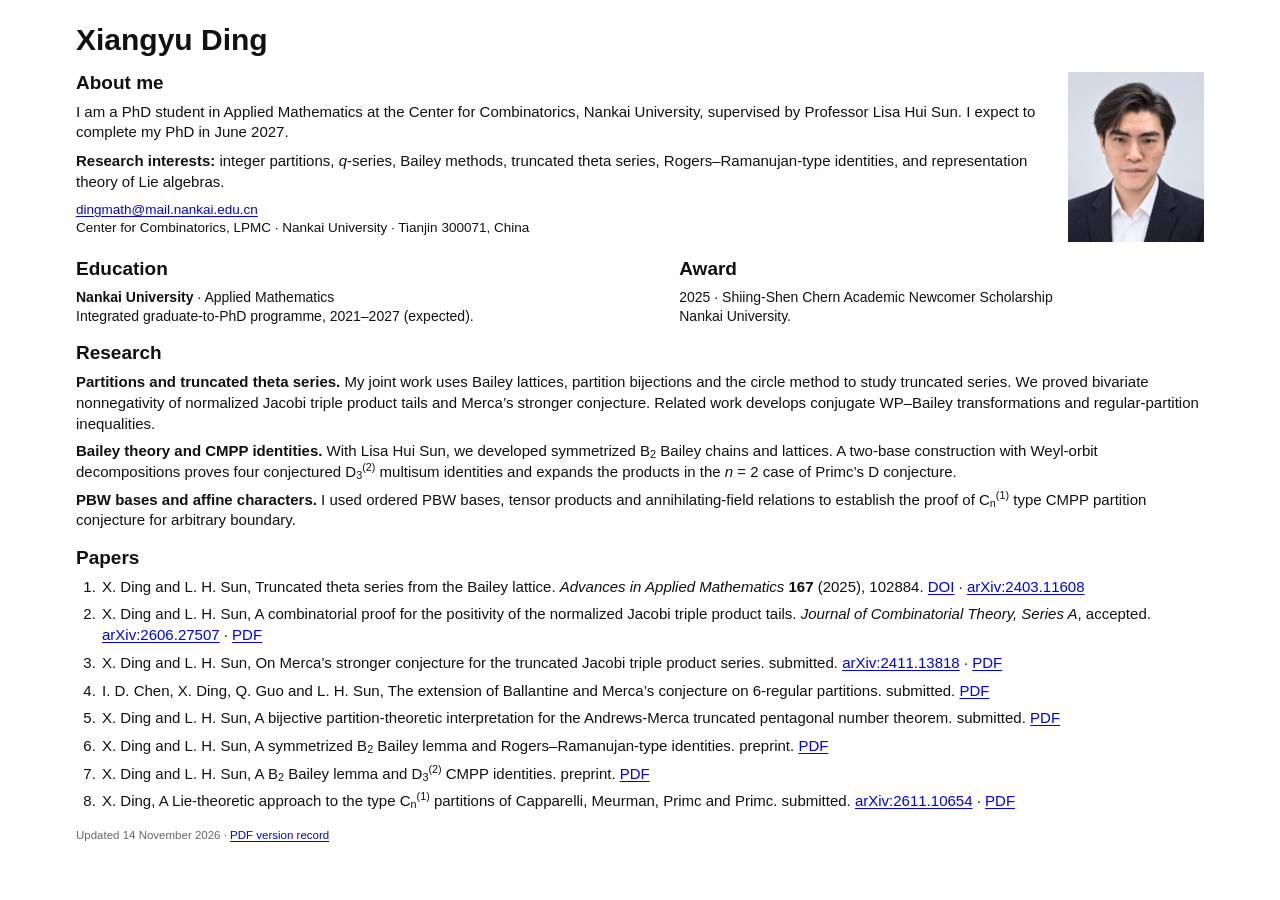
==== commit 7fed2511: "Update index.html" ====
--- a/index.html
+++ b/index.html
@@ -42,8 +42,8 @@
     <section class="research" aria-labelledby="research">
       <h2 id="research">Research</h2>
       <p><strong>Partitions and truncated theta series.</strong> My joint work uses Bailey lattices, partition bijections and the circle method to study truncated series. We proved bivariate nonnegativity of normalized Jacobi triple product tails and Merca’s stronger conjecture. Related work develops conjugate WP–Bailey transformations and regular-partition inequalities.</p>
-      <p><strong>Bailey theory and CMPP identities.</strong> With Lisa Hui Sun, we develop symmetrized B<sub>2</sub> Bailey chains and lattices. A two-base construction with Weyl-orbit decompositions proves four conjectured D<sub>3</sub><sup>(2)</sup> multisum identities and expands the products in the <i>n</i> = 2 case of Primc’s D conjecture.</p>
-      <p><strong>PBW bases and affine characters.</strong> In the work on type C<sub>n</sub><sup>(1)</sup>, I use ordered PBW bases, tensor products and annihilating-field relations to establish the proof of C<sub>n</sub><sup>(1)</sup> type CMPP partition conjecture for arbitrary boundary. </p>
+      <p><strong>Bailey theory and CMPP identities.</strong> With Lisa Hui Sun, we developed symmetrized B<sub>2</sub> Bailey chains and lattices. A two-base construction with Weyl-orbit decompositions proves four conjectured D<sub>3</sub><sup>(2)</sup> multisum identities and expands the products in the <i>n</i> = 2 case of Primc’s D conjecture.</p>
+      <p><strong>PBW bases and affine characters.</strong> I used ordered PBW bases, tensor products and annihilating-field relations to establish the proof of C<sub>n</sub><sup>(1)</sup> type CMPP partition conjecture for arbitrary boundary. </p>
     </section>
 
     <section aria-labelledby="papers">
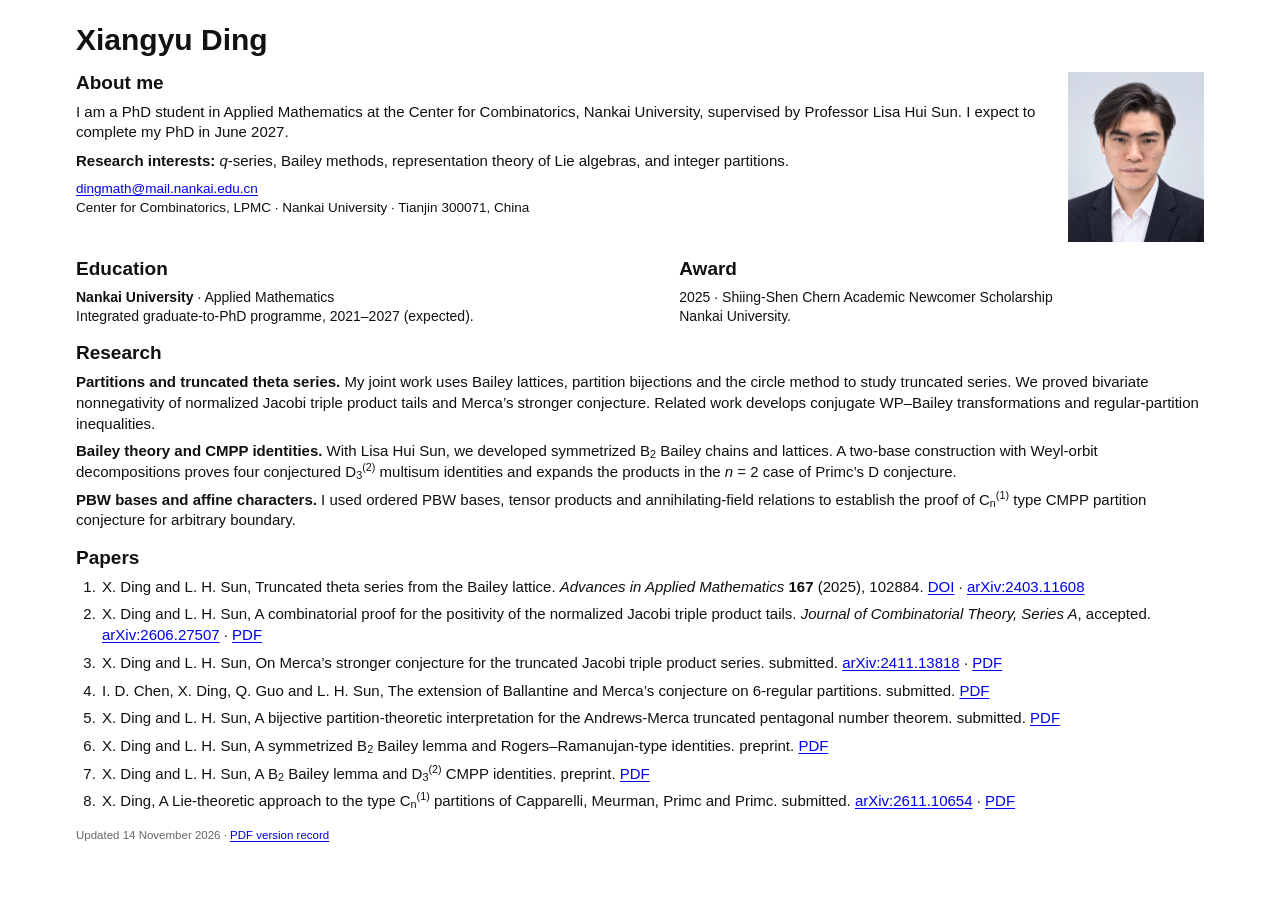
==== commit 5c84c315: "Sync visible research interests with user metadata changes" ====
--- a/index.html
+++ b/index.html
@@ -3,14 +3,14 @@
 <head>
   <meta charset="utf-8">
   <meta name="viewport" content="width=device-width,initial-scale=1">
-  <meta name="description" content="Xiangyu Ding (丁相钰), PhD student at Nankai University.  q-series, integer partitions, representation theory of Lie algebras and Bailey methods.">
+  <meta name="description" content="Xiangyu Ding (丁相钰), PhD student at Nankai University. q-series, Bailey methods, representation theory of Lie algebras and integer partitions.">
   <meta name="robots" content="index,follow,max-image-preview:large">
   <link rel="canonical" href="https://dxy-ukn.github.io/">
   <meta property="og:type" content="profile">
   <meta property="og:title" content="Xiangyu Ding | Mathematics">
-  <meta property="og:description" content="Nankai University · Integer partitions, q-series and representation theory of Lie algebras">
+  <meta property="og:description" content="Nankai University · q-series, Bailey methods, representation theory of Lie algebras and integer partitions">
   <meta property="og:url" content="https://dxy-ukn.github.io/">
-  <script type="application/ld+json">{"@context": "https://schema.org", "@type": "ProfilePage", "url": "https://dxy-ukn.github.io/", "name": "Xiangyu Ding 丁相钰 | Mathematics", "dateModified": "2026-11-14", "mainEntity": {"@type": "Person", "name": "Xiangyu Ding", "alternateName": "丁相钰", "url": "https://dxy-ukn.github.io/", "jobTitle": "PhD student in Applied Mathematics", "affiliation": {"@type": "CollegeOrUniversity", "name": "Nankai University"}, "email": "dingmath@mail.nankai.edu.cn", "knowsAbout": ["Integer partitions", "q-series", "Bailey methods", "Truncated theta series", "Rogers–Ramanujan-type identities", "Representation theory of Lie algebras"]}}</script>
+  <script type="application/ld+json">{"@context": "https://schema.org", "@type": "ProfilePage", "url": "https://dxy-ukn.github.io/", "name": "Xiangyu Ding 丁相钰 | Mathematics", "dateModified": "2026-11-14", "mainEntity": {"@type": "Person", "name": "Xiangyu Ding", "alternateName": "丁相钰", "url": "https://dxy-ukn.github.io/", "jobTitle": "PhD student in Applied Mathematics", "affiliation": {"@type": "CollegeOrUniversity", "name": "Nankai University"}, "email": "dingmath@mail.nankai.edu.cn", "knowsAbout": ["q-series", "Bailey methods", "Representation theory of Lie algebras", "Integer partitions"]}}</script>
   <title>Xiangyu Ding | Mathematics</title>
   <link rel="icon" type="image/svg+xml" href="data:image/svg+xml,%3Csvg xmlns='http://www.w3.org/2000/svg' viewBox='0 0 64 64'%3E%3Ctext x='32' y='46' text-anchor='middle' font-size='50' font-family='Georgia'%3Eq%3C/text%3E%3C/svg%3E">
   <link rel="stylesheet" href="style.css?v=20261114">
@@ -22,7 +22,8 @@
       <div class="intro-text">
         <h2 id="about">About me</h2>
         <p>I am a PhD student in Applied Mathematics at the Center for Combinatorics, Nankai University, supervised by Professor Lisa Hui Sun. I expect to complete my PhD in June 2027.</p>
-        <p><strong>Research interests:</strong> integer partitions, <i>q</i>-series, Bailey methods, truncated theta series, Rogers–Ramanujan-type identities, and representation theory of Lie algebras.</p>
+        <!-- 修改网页上显示的研究方向，请编辑下面这个段落。 -->
+        <p><strong>Research interests:</strong> <i>q</i>-series, Bailey methods, representation theory of Lie algebras, and integer partitions.</p>
         <p class="contact"><a href="mailto:dingmath@mail.nankai.edu.cn">dingmath@mail.nankai.edu.cn</a><br>Center for Combinatorics, LPMC · Nankai University · Tianjin 300071, China</p>
       </div>
       <img class="portrait" src="assets/portrait-professional.png?v=20261020-longhair" width="1122" height="1402" alt="Xiangyu Ding">
